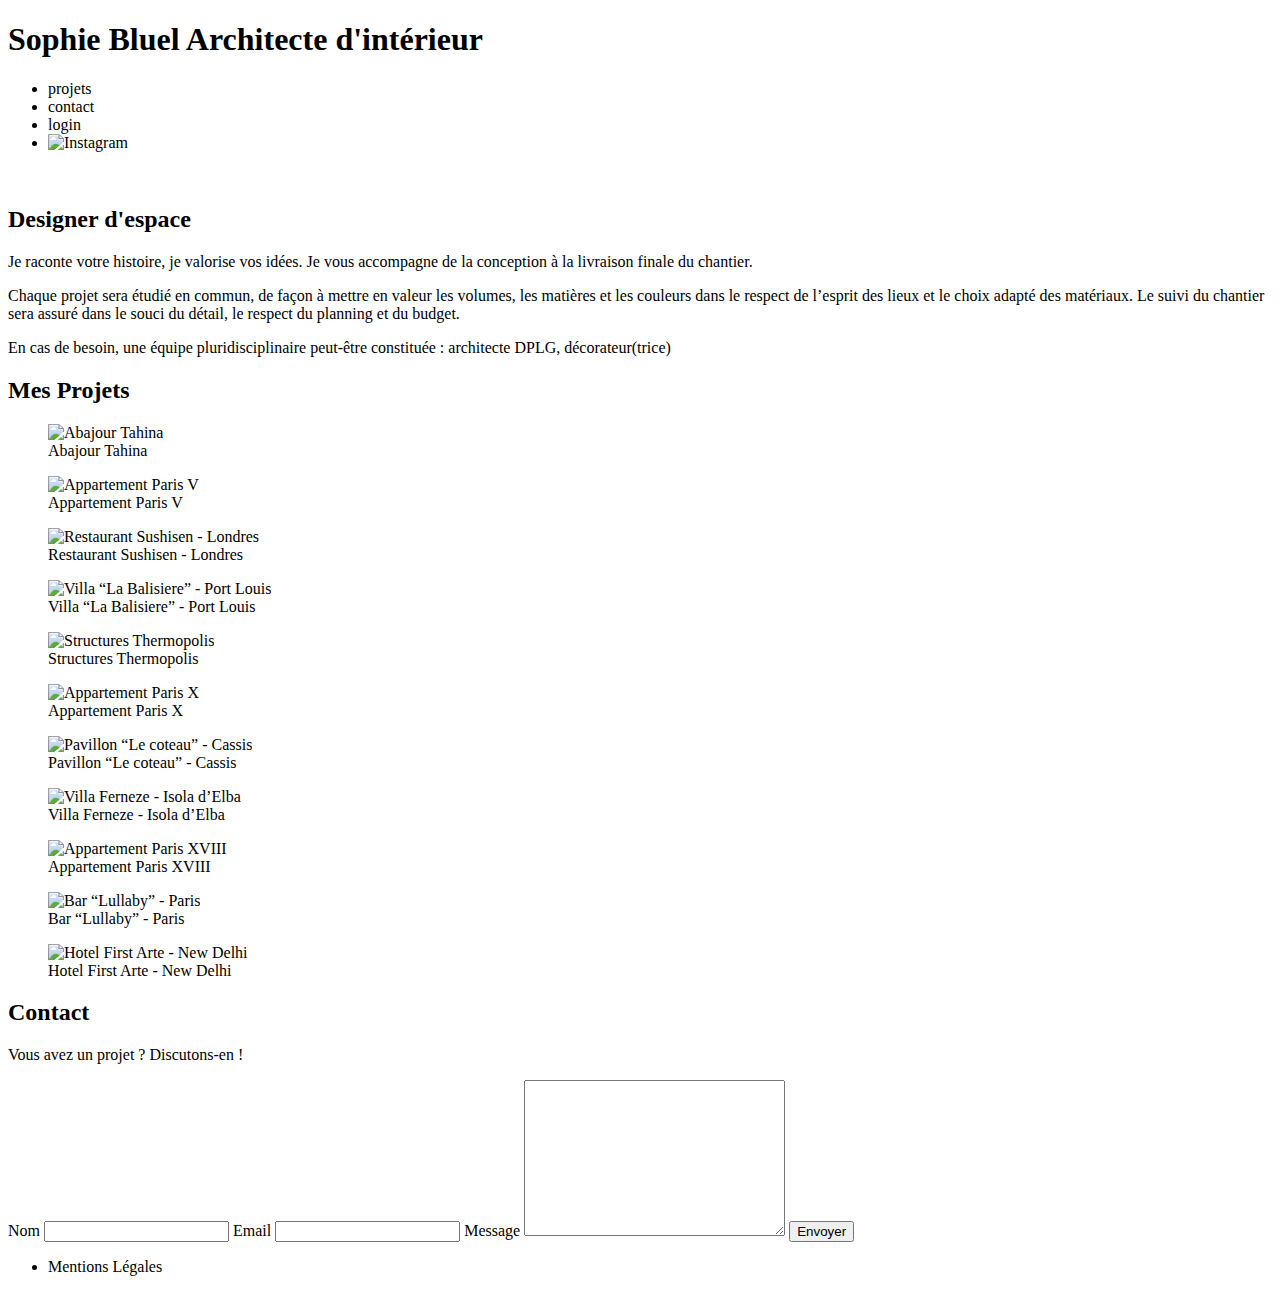
==== FrontEnd/index.html @ 3c30e588 "Base du projet 'Portfolio Architecte Sophie Bluel'" ====
<!DOCTYPE html>
<html lang="fr">
<head>
	<meta charset="UTF-8">
	<title>Sophie Bluel - Architecte d'intérieur</title>
	<meta name="viewport" content="width=device-width, initial-scale=1.0">
	<link rel="preconnect" href="https://fonts.googleapis.com">
	<link rel="preconnect" href="https://fonts.gstatic.com" crossorigin>
	<link href="https://fonts.googleapis.com/css2?family=Syne:wght@700;800&family=Work+Sans&display=swap" rel="stylesheet">
	<meta name="description" content="">
	<link rel="stylesheet" href="./assets/style.css">
	<script type="module" src="./assets/js/works.js"></script>
</head>
<body>
<header>
	<h1>Sophie Bluel <span>Architecte d'intérieur</span></h1>
	<nav>
		<ul>
			<li>projets</li>
			<li>contact</li>
			<li>login</li>
			<li><img src="./assets/icons/instagram.png" alt="Instagram"></li>
		</ul>
	</nav>
</header>
<main>
	<section id="introduction">
		<figure>
			<img src="./assets/images/sophie-bluel.png" alt="">
		</figure>
		<article>
			<h2>Designer d'espace</h2>
			<p>Je raconte votre histoire, je valorise vos idées. Je vous accompagne de la conception à la livraison finale du chantier.</p>
			<p>Chaque projet sera étudié en commun, de façon à mettre en valeur les volumes, les matières et les couleurs dans le respect de l’esprit des lieux et le choix adapté des matériaux. Le suivi du chantier sera assuré dans le souci du détail, le respect du planning et du budget.</p>
			<p>En cas de besoin, une équipe pluridisciplinaire peut-être constituée : architecte DPLG, décorateur(trice)</p>
		</article>
	</section>
	<section id="portfolio">
		<h2>Mes Projets</h2>
		<div class="gallery">
			<figure>
				<img src="assets/images/abajour-tahina.png" alt="Abajour Tahina">
				<figcaption>Abajour Tahina</figcaption>
			</figure>
			<figure>
				<img src="assets/images/appartement-paris-v.png" alt="Appartement Paris V">
				<figcaption>Appartement Paris V</figcaption>
			</figure>
			<figure>
				<img src="assets/images/restaurant-sushisen-londres.png" alt="Restaurant Sushisen - Londres">
				<figcaption>Restaurant Sushisen - Londres</figcaption>
			</figure>
			<figure>
				<img src="assets/images/la-balisiere.png" alt="Villa “La Balisiere” - Port Louis">
				<figcaption>Villa “La Balisiere” - Port Louis</figcaption>
			</figure>
			<figure>
				<img src="assets/images/structures-thermopolis.png" alt="Structures Thermopolis">
				<figcaption>Structures Thermopolis</figcaption>
			</figure>
			<figure>
				<img src="assets/images/appartement-paris-x.png" alt="Appartement Paris X">
				<figcaption>Appartement Paris X</figcaption>
			</figure>
			<figure>
				<img src="assets/images/le-coteau-cassis.png" alt="Pavillon “Le coteau” - Cassis">
				<figcaption>Pavillon “Le coteau” - Cassis</figcaption>
			</figure>
			<figure>
				<img src="assets/images/villa-ferneze.png" alt="Villa Ferneze - Isola d’Elba">
				<figcaption>Villa Ferneze - Isola d’Elba</figcaption>
			</figure>
			<figure>
				<img src="assets/images/appartement-paris-xviii.png" alt="Appartement Paris XVIII">
				<figcaption>Appartement Paris XVIII</figcaption>
			</figure>
			<figure>
				<img src="assets/images/bar-lullaby-paris.png" alt="Bar “Lullaby” - Paris">
				<figcaption>Bar “Lullaby” - Paris</figcaption>
			</figure>
			<figure>
				<img src="assets/images/hotel-first-arte-new-delhi.png" alt="Hotel First Arte - New Delhi">
				<figcaption>Hotel First Arte - New Delhi</figcaption>
			</figure>
		</div>
	</section>
	<section id="contact">
		<h2>Contact</h2>
		<p>Vous avez un projet ? Discutons-en !</p>
		<form action="#" method="post">
			<label for="name">Nom</label>
			<input type="text" name="name" id="name">
			<label for="email">Email</label>
			<input type="email" name="email" id="email">
			<label for="message">Message</label>
			<textarea name="message" id="message" cols="30" rows="10"></textarea>
			<input type="submit" value="Envoyer">
		</form>
	</section>
</main>

<footer>
	<nav>
		<ul>
			<li>Mentions Légales</li>
		</ul>
	</nav>
</footer>
</body>
</html>
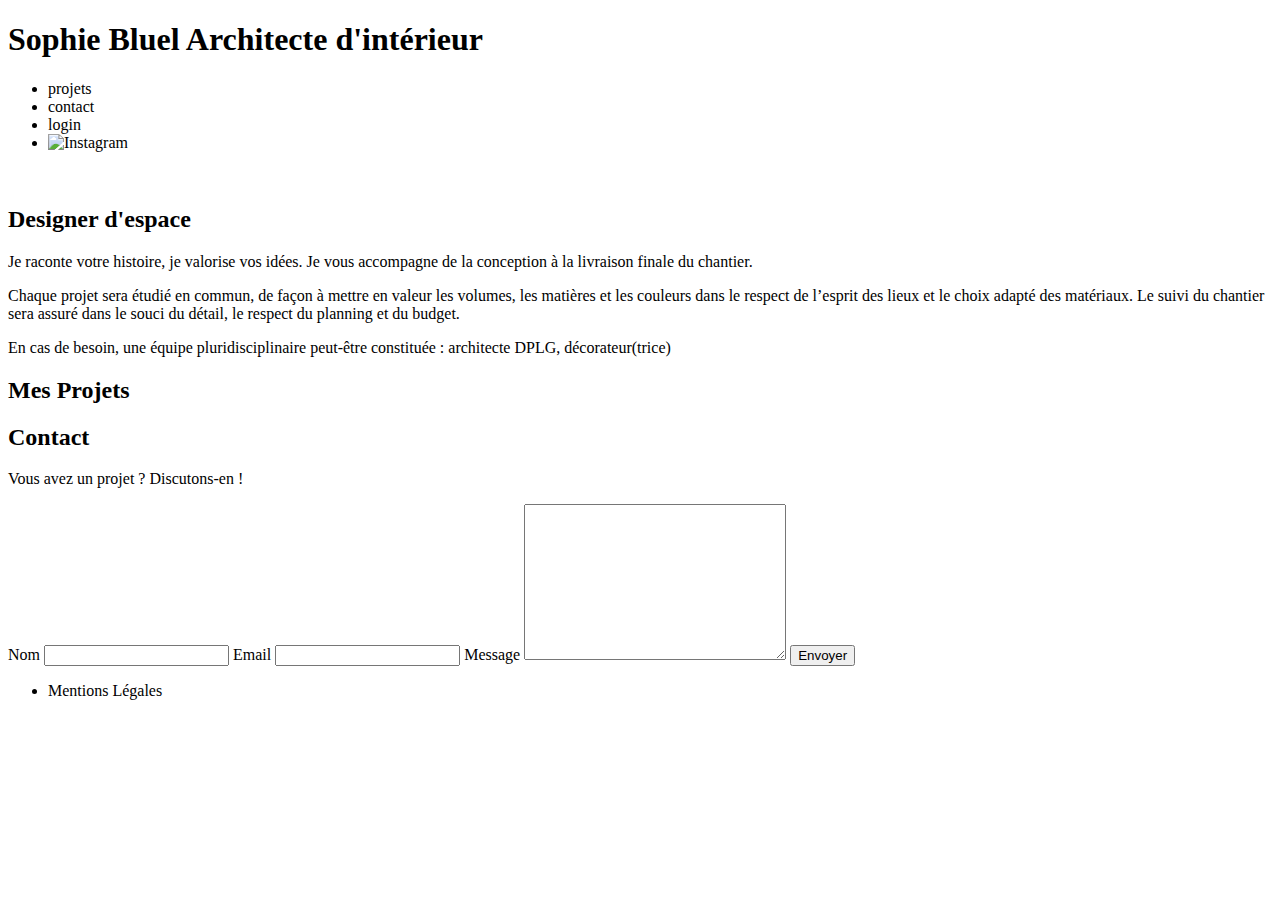
==== commit d88c2ecf: "Suppression des travaux en HTML présents dans le fichier initial, ajout des travaux dynamiquement av" ====
--- a/FrontEnd/index.html
+++ b/FrontEnd/index.html
@@ -9,7 +9,7 @@
 	<link href="https://fonts.googleapis.com/css2?family=Syne:wght@700;800&family=Work+Sans&display=swap" rel="stylesheet">
 	<meta name="description" content="">
 	<link rel="stylesheet" href="./assets/style.css">
-	<script type="module" src="./assets/js/works.js"></script>
+	<script type="module" src="./assets/js/works.js" defer></script>
 </head>
 <body>
 <header>
@@ -38,50 +38,6 @@
 	<section id="portfolio">
 		<h2>Mes Projets</h2>
 		<div class="gallery">
-			<figure>
-				<img src="assets/images/abajour-tahina.png" alt="Abajour Tahina">
-				<figcaption>Abajour Tahina</figcaption>
-			</figure>
-			<figure>
-				<img src="assets/images/appartement-paris-v.png" alt="Appartement Paris V">
-				<figcaption>Appartement Paris V</figcaption>
-			</figure>
-			<figure>
-				<img src="assets/images/restaurant-sushisen-londres.png" alt="Restaurant Sushisen - Londres">
-				<figcaption>Restaurant Sushisen - Londres</figcaption>
-			</figure>
-			<figure>
-				<img src="assets/images/la-balisiere.png" alt="Villa “La Balisiere” - Port Louis">
-				<figcaption>Villa “La Balisiere” - Port Louis</figcaption>
-			</figure>
-			<figure>
-				<img src="assets/images/structures-thermopolis.png" alt="Structures Thermopolis">
-				<figcaption>Structures Thermopolis</figcaption>
-			</figure>
-			<figure>
-				<img src="assets/images/appartement-paris-x.png" alt="Appartement Paris X">
-				<figcaption>Appartement Paris X</figcaption>
-			</figure>
-			<figure>
-				<img src="assets/images/le-coteau-cassis.png" alt="Pavillon “Le coteau” - Cassis">
-				<figcaption>Pavillon “Le coteau” - Cassis</figcaption>
-			</figure>
-			<figure>
-				<img src="assets/images/villa-ferneze.png" alt="Villa Ferneze - Isola d’Elba">
-				<figcaption>Villa Ferneze - Isola d’Elba</figcaption>
-			</figure>
-			<figure>
-				<img src="assets/images/appartement-paris-xviii.png" alt="Appartement Paris XVIII">
-				<figcaption>Appartement Paris XVIII</figcaption>
-			</figure>
-			<figure>
-				<img src="assets/images/bar-lullaby-paris.png" alt="Bar “Lullaby” - Paris">
-				<figcaption>Bar “Lullaby” - Paris</figcaption>
-			</figure>
-			<figure>
-				<img src="assets/images/hotel-first-arte-new-delhi.png" alt="Hotel First Arte - New Delhi">
-				<figcaption>Hotel First Arte - New Delhi</figcaption>
-			</figure>
 		</div>
 	</section>
 	<section id="contact">
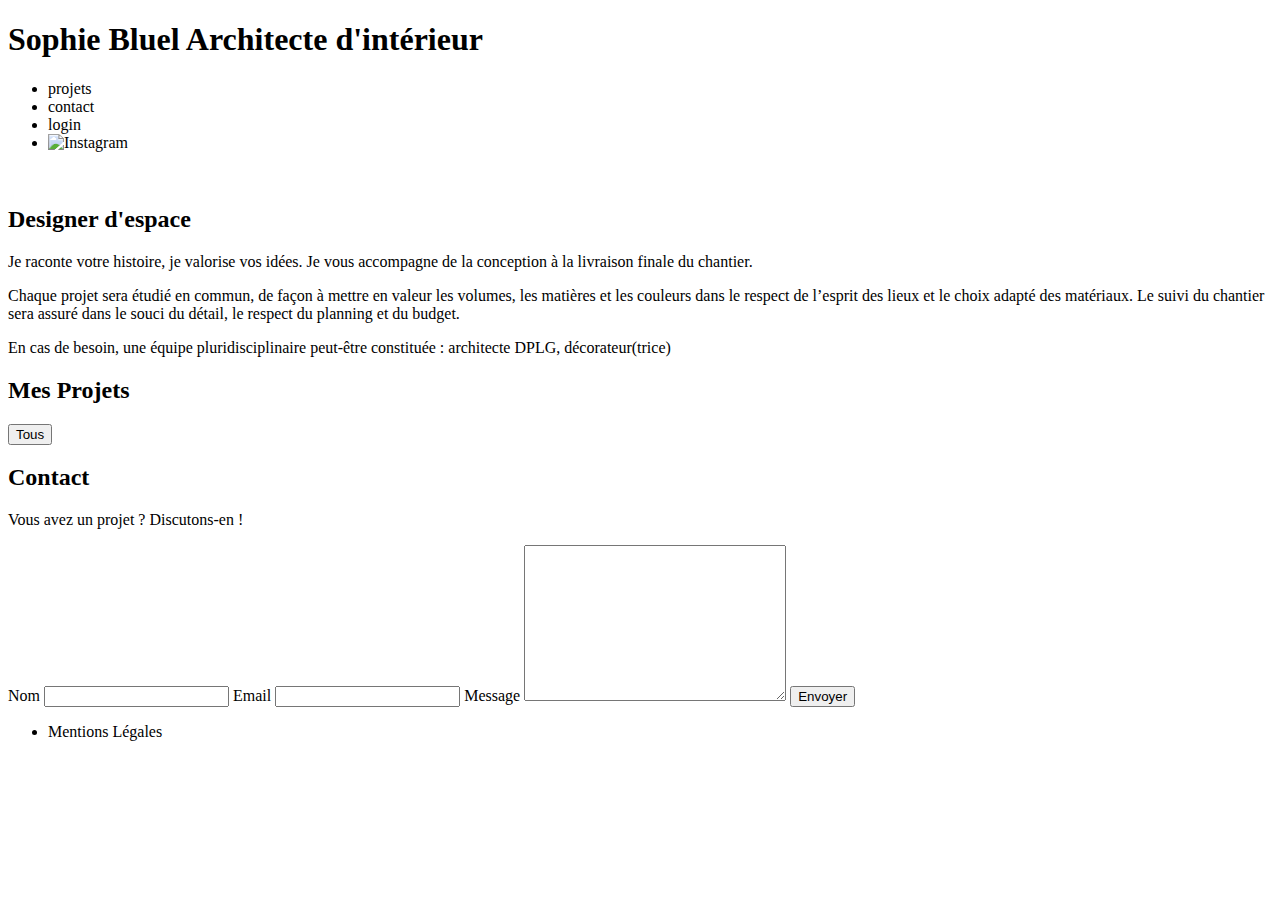
==== commit 5995a53a: "ajout de l'affichage avec filtres" ====
--- a/FrontEnd/index.html
+++ b/FrontEnd/index.html
@@ -37,6 +37,9 @@
 	</section>
 	<section id="portfolio">
 		<h2>Mes Projets</h2>
+		<div class="menu-filter"> <!-- Ajout d'un div pour contenir les boutons filtres -->
+			<button id="reset">Tous</button> <!-- Ajout d'un bouton "reset" pour afficher tous les travaux -->
+		</div> 
 		<div class="gallery">
 		</div>
 	</section>
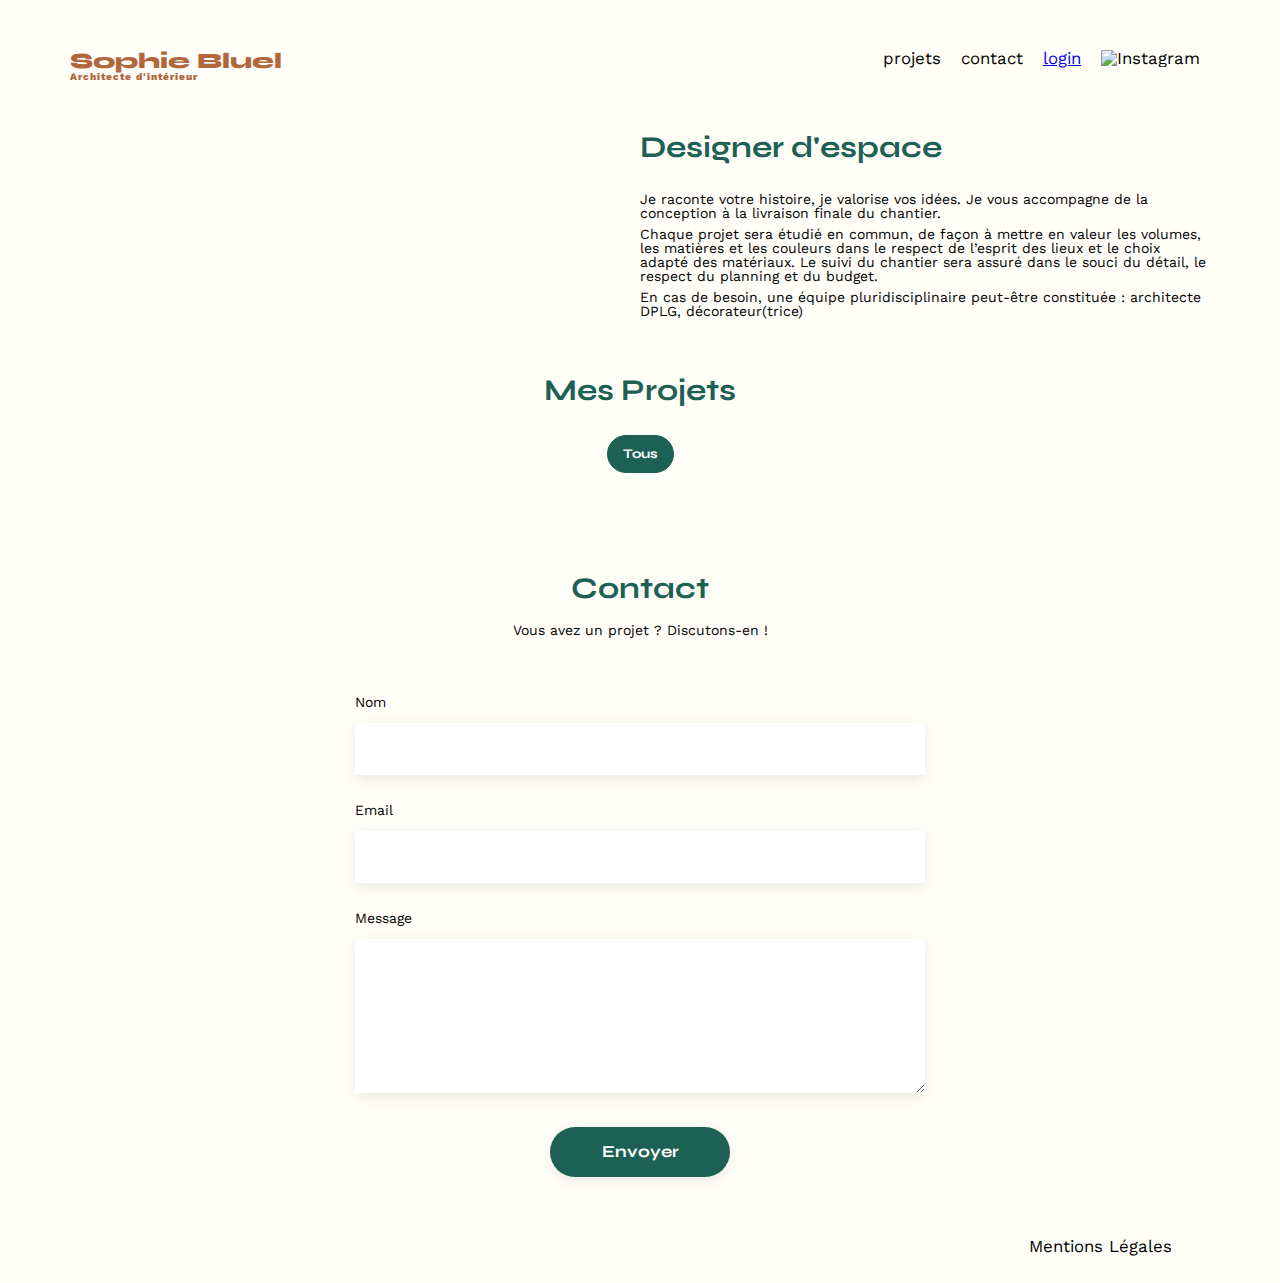
==== commit 7a92a3dd: "Ajout Page de connexion + Authentification" ====
--- a/FrontEnd/index.html
+++ b/FrontEnd/index.html
@@ -18,7 +18,7 @@
 		<ul>
 			<li>projets</li>
 			<li>contact</li>
-			<li>login</li>
+			<li><a href="./admin.html">login</a></li>
 			<li><img src="./assets/icons/instagram.png" alt="Instagram"></li>
 		</ul>
 	</nav>
@@ -38,7 +38,7 @@
 	<section id="portfolio">
 		<h2>Mes Projets</h2>
 		<div class="menu-filter"> <!-- Ajout d'un div pour contenir les boutons filtres -->
-			<button id="reset">Tous</button> <!-- Ajout d'un bouton "reset" pour afficher tous les travaux -->
+			<button id="reset" class="selected">Tous</button> <!-- Ajout d'un bouton "reset" pour afficher tous les travaux -->
 		</div> 
 		<div class="gallery">
 		</div>
--- a/FrontEnd/assets/style.css
+++ b/FrontEnd/assets/style.css
@@ -0,0 +1,290 @@
+/* http://meyerweb.com/eric/tools/css/reset/
+   v2.0 | 20110126
+   License: none (public domain)
+*/
+
+html, body, div, span, applet, object, iframe,
+h1, h2, h3, h4, h5, h6, p, blockquote, pre,
+a, abbr, acronym, address, big, cite, code,
+del, dfn, em, img, ins, kbd, q, s, samp,
+small, strike, strong, sub, sup, tt, var,
+b, u, i, center,
+dl, dt, dd, ol, ul, li,
+fieldset, form, label, legend,
+table, caption, tbody, tfoot, thead, tr, th, td,
+article, aside, canvas, details, embed,
+figure, figcaption, footer, header, hgroup,
+menu, nav, output, ruby, section, summary,
+time, mark, audio, video {
+	margin: 0;
+	padding: 0;
+	border: 0;
+	font-size: 100%;
+	font: inherit;
+	vertical-align: baseline;
+}
+/* HTML5 display-role reset for older browsers */
+article, aside, details, figcaption, figure,
+footer, header, hgroup, menu, nav, section {
+	display: block;
+}
+body {
+	line-height: 1;
+}
+ol, ul {
+	list-style: none;
+}
+blockquote, q {
+	quotes: none;
+}
+blockquote:before, blockquote:after,
+q:before, q:after {
+	content: '';
+	content: none;
+}
+table {
+	border-collapse: collapse;
+	border-spacing: 0;
+}
+/** end reset css**/
+body {
+	max-width: 1140px;
+	margin:auto;
+	font-family: 'Work Sans' ;
+	font-size: 14px;
+	background-color: #fffef8;
+}
+header {
+	display: flex;
+	justify-content: space-between;
+	margin: 50px 0
+}
+section {
+	margin: 50px 0
+}
+
+h1{
+	display: flex;
+	flex-direction: column;
+	font-family: 'Syne';
+	font-size: 22px;
+	font-weight: 800;
+	color: #B1663C
+}
+
+h1 > span {
+	font-family: 'Work Sans';
+	font-size:10px;
+	letter-spacing: 0.1em;
+;
+}
+
+h2{
+	font-family: 'Syne';
+	font-weight: 700;
+	font-size: 30px;
+	color: #1D6154
+}
+nav ul {
+	display: flex;
+	align-items: center;
+	list-style-type: none;
+
+}
+nav li {
+	padding: 0 10px;
+	font-size: 1.2em;
+}
+
+li:hover {
+	color: #B1663C;
+}
+#introduction {
+	display: flex;
+	align-items: center;
+}
+#introduction figure {
+	flex: 1
+}
+#introduction img {
+	display: block;
+	margin: auto;
+	width: 80%;
+}
+
+#introduction article {
+	flex: 1
+}
+#introduction h2 {
+	margin-bottom: 1em;
+}
+
+#introduction p {
+	margin-bottom: 0.5em;
+}
+#portfolio h2 {
+	text-align: center;
+	margin-bottom: 1em;
+}
+
+/* Ajout de CSS pour les boutons filtres */
+
+#portfolio .menu-filter {
+	display: flex;
+	flex-direction: row;
+	justify-content: center;
+	gap: 10px;
+	margin-bottom: 50px;
+}
+
+.menu-filter button {
+	color: #1D6154;
+	font-family: 'Syne';
+	font-weight: 700;
+	background-color: white;
+	border: #1D6154 1px solid;
+	border-radius: 25px;
+	padding: 10px 15px;
+}
+
+.menu-filter button:hover {
+	color: white;
+	background-color: #1D6154;
+	cursor: pointer;
+}
+
+.menu-filter .selected {
+	color: white;
+	background-color: #1D6154;
+
+}
+
+/* Fin filtres */ 
+
+.gallery {
+	width: 100%;
+	display: grid;
+	grid-template-columns: 1fr 1fr 1fr;
+	grid-column-gap: 20px;
+	grid-row-gap: 20px;
+}
+
+.gallery img {
+	width: 100%;
+
+}
+#contact {
+	width: 50%;
+margin: auto;
+}
+#contact > * {
+	text-align: center;
+
+}
+#contact h2{
+	margin-bottom: 20px;
+}
+#contact form {
+	text-align: left;
+	margin-top:30px;
+	display: flex;
+	flex-direction: column;
+}
+
+#contact input {
+	height: 50px;
+	font-size: 1.2em;
+	border: none;
+	box-shadow: 0px 4px 14px rgba(0, 0, 0, 0.09);
+}
+#contact label {
+	margin: 2em 0 1em 0;
+}
+#contact textarea {
+	border: none;
+	box-shadow: 0px 4px 14px rgba(0, 0, 0, 0.09);
+}
+
+input[type="submit"]{
+	font-family: 'Syne';
+	font-weight: 700;
+	color: white;
+	background-color: #1D6154;
+	margin : 2em auto ;
+	width: 180px;
+	text-align: center;
+	border-radius: 60px ;
+}
+
+footer nav ul {
+	display: flex;
+	justify-content: flex-end;
+	margin: 2em
+}
+
+/* Ajout Formulaire */ 
+
+#formulaire h2 {
+	padding-bottom: 30px;
+
+}
+
+#formulaire {
+	height: 100vh;
+	font-family: 'Syne';
+	display: flex;
+	flex-direction: column;
+	justify-content: flex-start;
+	align-items: center;
+	gap: 20px;
+
+}
+
+#formulaire form {
+	display: flex;
+	flex-direction: column;
+	justify-content: flex-start;
+	align-items: left;
+	gap: 5px;
+}
+
+#formulaire form label {
+	padding-top: 20px;
+}
+
+#formulaire form p {
+	color: red;
+}
+
+#formulaire form input {
+	width: 380px;
+	height: 50px;
+	font-weight: 700;
+	font-size: 1.5rem;
+	border: 1px white solid;
+	box-shadow: 1px 1px 5px rgb(185, 184, 184)
+}
+
+#formulaire form .error {
+	border: rgb(255, 0, 170) 1px solid;
+}
+
+#formulaire form .valide {
+	border: greenyellow 1px solid;	
+}
+
+#formulaire form input[type="submit"] {
+	width: 180px;
+	height: 40px;
+	font-size: 1rem;
+	border: #1D6154 1px solid;
+	transition: transform 200ms ease;
+}
+
+#formulaire form input[type="submit"]:hover {
+	cursor: pointer;
+	transform: scale(1.1);
+}
+
+/* Fin  Formulaire */ 
+
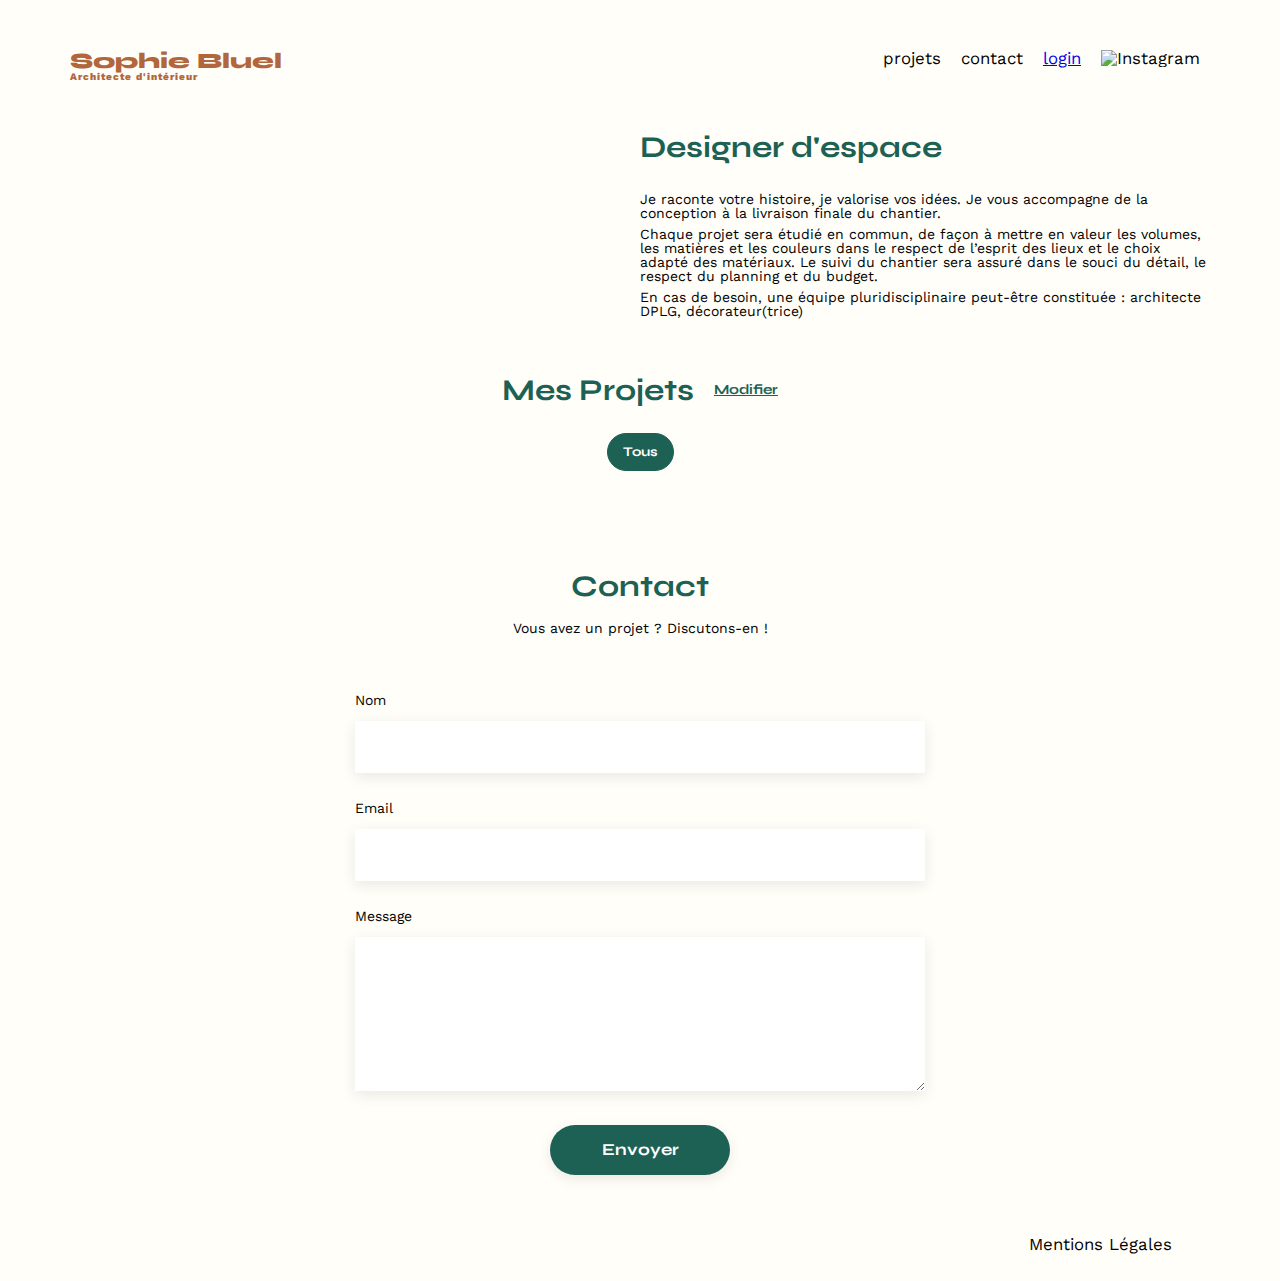
==== commit 4cf596d3: "Manque Post Fetch New Release" ====
--- a/FrontEnd/index.html
+++ b/FrontEnd/index.html
@@ -10,6 +10,7 @@
 	<meta name="description" content="">
 	<link rel="stylesheet" href="./assets/style.css">
 	<script type="module" src="./assets/js/works.js" defer></script>
+	<script src="https://kit.fontawesome.com/4fdf36eee2.js" crossorigin="anonymous"></script>
 </head>
 <body>
 <header>
@@ -36,10 +37,82 @@
 		</article>
 	</section>
 	<section id="portfolio">
-		<h2>Mes Projets</h2>
+		<div class="menuAdminContainer">
+			<h2>Mes Projets</h2>
+			<a href="#modal" class="js-modal" id="lien-modifier"><i class="fa-solid fa-pen-to-square"></i> Modifier</a>
+		</div>
+
+		<aside id="modal1" class="modal" aria-labelledby="titleModal" aria-hidden="true" role="dialog" style="display: none;"> <!-- Aria-hidden pour indiquer que le contenu n'est pas visible; role = définir l'objectif de la div -->
+			<div class="modal-wrapper" >
+				<div class="iconContainer"><i class="fa-solid fa-arrow-left" id="arrow-left-add-real" style="display: none;"></i><i class="fa-solid fa-arrow-left" id="arrow-left-add-confirm" style="display: none;"></i><i class="fa-solid fa-xmark"></i></div>
+				<h1 id="titleModal">Interface Administateur</h1>
+
+				<!--  Modal 1 -->
+				<div class="editableGalleryContainer">
+					<h2>Galerie Photo</h2>
+					<div class="editableGallery"></div>
+					<button id="btn-add-photo" class="selected">Ajouter une photo</button>
+				</div>
+
+				<!--  Fin Modal 1 -->
+
+				<!--  Modal 2 -->
+
+				<div class="addRealisation" style="display: none;">
+					<h2>Ajout Photo</h2>
+					<form>
+						<div class="insertPhotoContainer">
+							<i class="fa-regular fa-image"></i>
+							<label for="name" id="btn-insert-file">+ Ajouter photo<input type="file" name="name" id="name" class="input-file"></label>
+
+							<p>jpg, png : 4mo max</p>
+							<p id="fileName"></p>
+						</div>
+
+						<label for="text" class="label">Titre</label>
+						<input type="text" name="text" id="image-title">
+
+						<label for="categories" class="label">Catégorie</label>
+						<select name="categories" id="image-categorie" aria-placeholder="Choisissez la categorie">
+							<option value="" disabled selected>Choisissez la categorie</option>
+						</select>
+
+						<button disabled id="buttonAddARealisation" style="background-color: grey; cursor: not-allowed;" >Valider</button>
+					</form>
+				</div>
+
+				<!--  Fin Modal 2 -->
+
+				<!--  Modal 3 -->
+
+				<div class="addConfirmRealisation" style="display: none;">
+					<h2>Confirm Ajout Photo</h2>
+					<form action="" method="post">
+						<div class="insertPhotoContainer">
+							<!-- img -->
+							<img src="" alt="Photo à enregistrer" id="photo-preview">
+						</div>
+
+						<label for="text" class="label">Titre</label>
+						<input type="text" name="text" id="image-title-confirm">
+
+						<label for="categories" class="label">Catégorie</label>
+						<select name="categories" id="image-categorie-confirm" aria-placeholder="Choisissez la categorie">
+							<option value="" disabled selected>Choisissez la categorie</option>
+						</select>
+
+						<button disabled id="buttonAddARealisationFinal" style="background-color: grey; cursor: not-allowed;" >Valider</button>
+					</form>
+				</div>
+
+				<!-- Fin  Modal 3 -->
+
+			</div>
+		</aside>
+
 		<div class="menu-filter"> <!-- Ajout d'un div pour contenir les boutons filtres -->
 			<button id="reset" class="selected">Tous</button> <!-- Ajout d'un bouton "reset" pour afficher tous les travaux -->
-		</div> 
+		</div>
 		<div class="gallery">
 		</div>
 	</section>
--- a/FrontEnd/assets/style.css
+++ b/FrontEnd/assets/style.css
@@ -124,7 +124,6 @@
 }
 #portfolio h2 {
 	text-align: center;
-	margin-bottom: 1em;
 }
 
 /* Ajout de CSS pour les boutons filtres */
@@ -137,7 +136,7 @@
 	margin-bottom: 50px;
 }
 
-.menu-filter button {
+button  {
 	color: #1D6154;
 	font-family: 'Syne';
 	font-weight: 700;
@@ -153,11 +152,13 @@
 	cursor: pointer;
 }
 
-.menu-filter .selected {
+.menu-filter .selected, .modal-wrapper button {
 	color: white;
 	background-color: #1D6154;
-
-}
+}
+
+
+
 
 /* Fin filtres */ 
 
@@ -288,3 +289,224 @@
 
 /* Fin  Formulaire */ 
 
+.menuAdminContainer {
+	display: flex;
+	flex-direction: row;
+	justify-content: center;
+	align-items: center;
+	gap: 20px;
+	margin-bottom: 2em;
+}
+
+#lien-modifier {
+	/* display: none; */
+	color: #1D6154;
+	font-family: 'Syne';
+	font-weight: 700;	
+
+}
+
+
+/* Debut Modal */ 
+
+.modal {
+	display: flex;
+	justify-content: center;
+	align-items: center;
+	position: fixed;
+	top: 0;
+	left: 0;
+	width: 100%;
+	height: 100%;
+	background: rgba(0, 0, 0, 0.8);
+
+}
+
+.modal-wrapper { 
+
+	display: flex;
+	flex-direction: column;
+	justify-content: flex-start;
+	align-items: center;
+	gap: 20px;
+
+	overflow: auto;
+	background-color: white;
+	width: 600px;
+	height: 750px;
+	border-radius: 20px;
+	max-width: calc(100vw - 50px);
+	max-height: calc(100vh - 50px);
+	padding: 20px;	
+}
+
+.modal-wrapper button {
+	width: 240px;
+}
+
+.iconContainer {
+	width: 100%;
+	display: flex;
+	flex-direction: row;
+	justify-content: flex-end;
+	
+}
+
+.fa-xmark, .fa-arrow-left {
+	margin: 15px;
+	font-size: 2em;
+	cursor: pointer;
+
+}
+
+.editableGalleryContainer {
+	display: flex;
+	flex-direction: column;
+	justify-content: center;
+	align-items: center;
+	gap: 75px;
+}
+
+.editableGalleryContainer #btn-add-photo {
+
+	cursor: pointer;
+}
+
+.editableGallery {
+	display: flex;
+	flex-direction: row;
+	justify-content: flex-start;
+	flex-wrap: wrap;
+	gap: 5px;
+	row-gap: 25px;
+	padding: 0px 80px;
+}
+
+.editableGallery img {
+	width: 80px;
+}
+
+.editableGallery figure {
+	position: relative;
+}
+
+.editableGallery i {
+	position: absolute;
+	top : 5px;
+	right: 5px;
+	color: white;
+	background-color: black;
+	padding: 3px;
+	cursor: pointer;
+}
+
+.addRealisation, .addRealisation form, .addRealisation .insertPhotoContainer, .addConfirmRealisation, .addConfirmRealisation form, .addConfirmRealisation .insertPhotoContainer {
+	display: flex;
+	flex-direction: column;
+	justify-content: center;
+	align-items: center;
+}
+
+.addRealisation, .addConfirmRealisation {
+	gap: 40px;
+}
+
+.addRealisation form, .addConfirmRealisation form {
+
+	align-items: flex-start;
+}
+
+.addRealisation form .label, .addConfirmRealisation form .label {
+	margin-top: 30px;
+}
+
+.addRealisation form #image-title, .addRealisation form #image-categorie, .addConfirmRealisation form #image-title-confirm, .addConfirmRealisation form #image-categorie-confirm {
+
+	margin-top: 10px;
+	border: 0;
+	height: 50px;
+
+	box-shadow: 3px 3px 3px rgba(0, 0, 0, 0.2), -1px -1px 5px rgba(0, 0, 0, 0.2);
+	font-family: 'Syne';
+	font-weight: 700;
+	background-color: #FFF;
+	padding-left: 15px;
+	padding-right: 15px;
+}
+
+.addRealisation form #image-title, .addConfirmRealisation form #image-title-confirm {
+
+	width: 380px;
+
+}
+
+.addRealisation form #image-categorie, .addConfirmRealisation form #image-categorie-confirm {
+
+	width: 410px;
+	margin-bottom: 30px;
+}
+
+.addRealisation form button, .addConfirmRealisation form button {
+	width: 230px;
+	height: 35px;
+	border: 0;
+	cursor: pointer;
+	margin: auto;
+}
+
+
+.addRealisation .insertPhotoContainer, .addConfirmRealisation .insertPhotoContainer {
+
+	justify-content: flex-start;
+	background-color: #e8f1f6;
+	width: 410px;
+	height: 220px;
+	border-radius: 5px;
+	margin-bottom: 20px;
+	gap: 15px;
+}
+
+.insertPhotoContainer .fa-image {
+	margin-top: 15px;
+	font-size: 5em;
+	color: #b9c5cc;
+}
+
+.insertPhotoContainer .input-file {
+	width: 0px;
+}
+
+.insertPhotoContainer #btn-insert-file {
+	color: #1D6154;
+	font-family: 'Syne';
+	font-weight: 700;
+	background-color: #cbd6dc;
+	border-radius: 25px;
+	width: 170px;
+	height: 35px;
+	padding: 6px;
+	text-align: center;
+	cursor: pointer;
+}
+
+.insertPhotoContainer p {
+	font-size: 10px;
+}
+
+.insertPhotoContainer #fileName {
+	color: #1D6154;
+	font-family: 'Syne';
+	font-weight: 700;
+
+}
+
+.insertPhotoContainer span {
+	color: red;
+}
+
+.addConfirmRealisation #photo-preview {
+
+	/* width: 170px; */
+	height: 100%;
+}
+
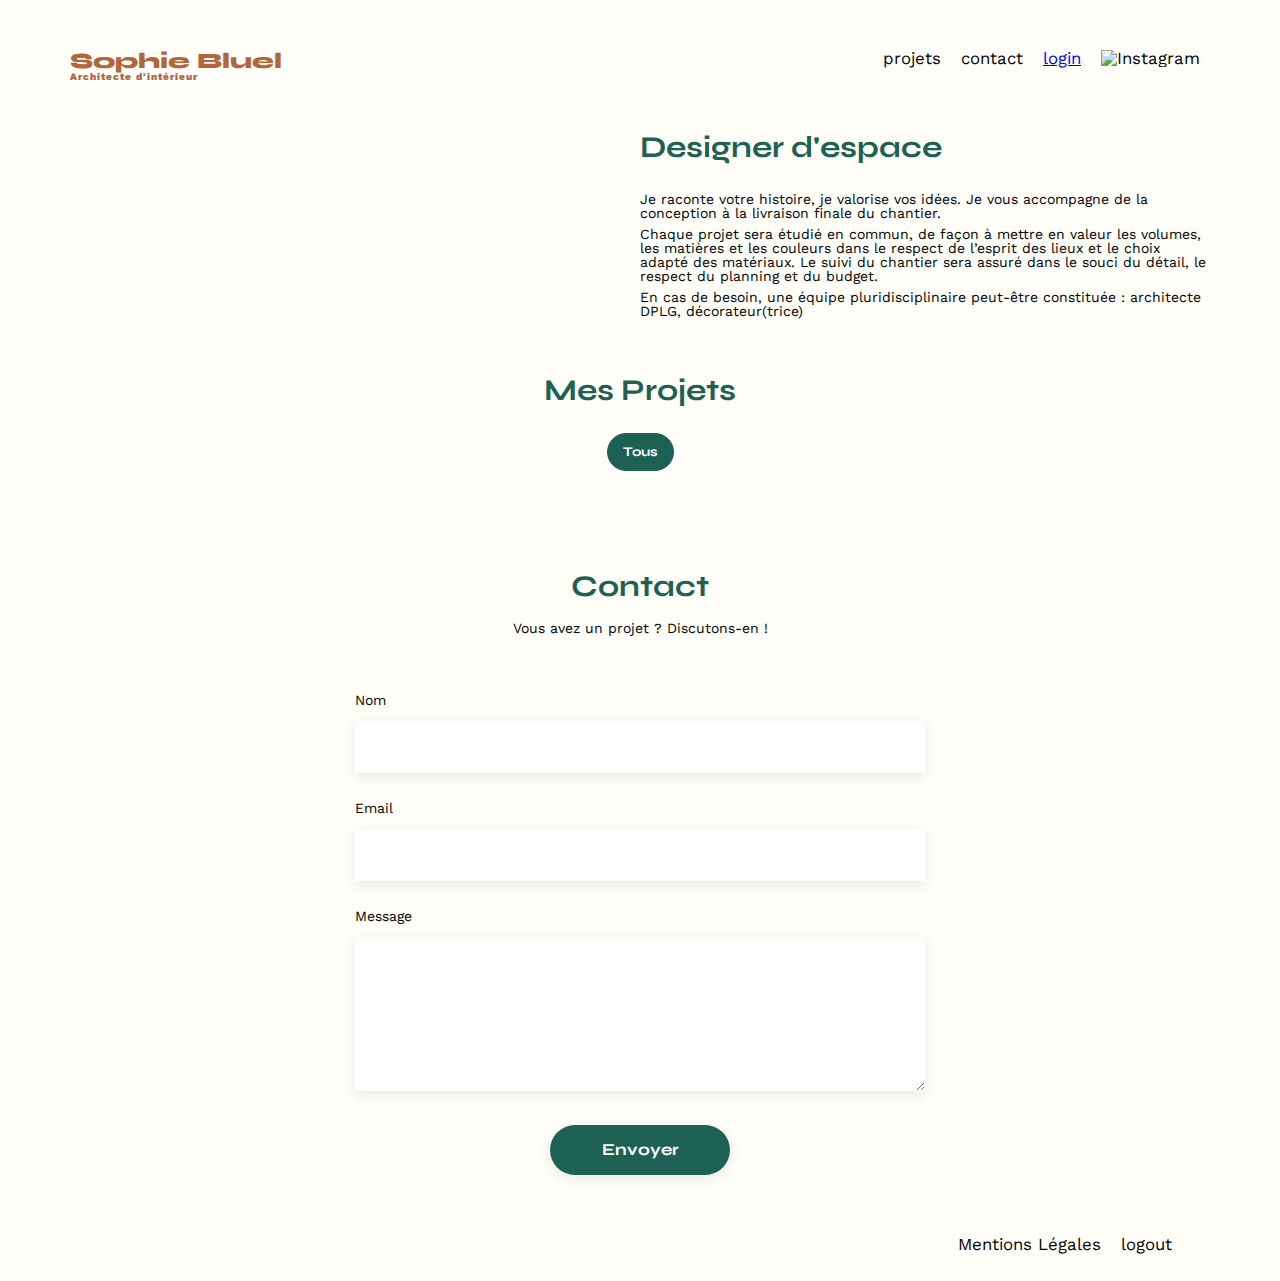
==== commit f7b2954e: "Version fonctionnelle" ====
--- a/FrontEnd/index.html
+++ b/FrontEnd/index.html
@@ -39,7 +39,7 @@
 	<section id="portfolio">
 		<div class="menuAdminContainer">
 			<h2>Mes Projets</h2>
-			<a href="#modal" class="js-modal" id="lien-modifier"><i class="fa-solid fa-pen-to-square"></i> Modifier</a>
+			<a href="#modal" class="js-modal" id="lien-modifier" style="display: none;"><i class="fa-solid fa-pen-to-square"></i> Modifier</a>
 		</div>
 
 		<aside id="modal1" class="modal" aria-labelledby="titleModal" aria-hidden="true" role="dialog" style="display: none;"> <!-- Aria-hidden pour indiquer que le contenu n'est pas visible; role = définir l'objectif de la div -->
@@ -47,70 +47,37 @@
 				<div class="iconContainer"><i class="fa-solid fa-arrow-left" id="arrow-left-add-real" style="display: none;"></i><i class="fa-solid fa-arrow-left" id="arrow-left-add-confirm" style="display: none;"></i><i class="fa-solid fa-xmark"></i></div>
 				<h1 id="titleModal">Interface Administateur</h1>
 
-				<!--  Modal 1 -->
+				<!--  Modal 1 - Galerie pour supprimer les réalisations -->
 				<div class="editableGalleryContainer">
 					<h2>Galerie Photo</h2>
 					<div class="editableGallery"></div>
 					<button id="btn-add-photo" class="selected">Ajouter une photo</button>
 				</div>
-
 				<!--  Fin Modal 1 -->
-
-				<!--  Modal 2 -->
-
+				<!--  Modal 2 - Formulaire d'envoie vers l'API -->
 				<div class="addRealisation" style="display: none;">
 					<h2>Ajout Photo</h2>
 					<form>
 						<div class="insertPhotoContainer">
 							<i class="fa-regular fa-image"></i>
 							<label for="name" id="btn-insert-file">+ Ajouter photo<input type="file" name="name" id="name" class="input-file"></label>
-
 							<p>jpg, png : 4mo max</p>
 							<p id="fileName"></p>
 						</div>
-
+						<div class="photoContainerPreview" style="display: none;">
+							<img src="" alt="Photo à enregistrer" id="photo-preview">
+						</div>
 						<label for="text" class="label">Titre</label>
 						<input type="text" name="text" id="image-title">
-
 						<label for="categories" class="label">Catégorie</label>
-						<select name="categories" id="image-categorie" aria-placeholder="Choisissez la categorie">
-							<option value="" disabled selected>Choisissez la categorie</option>
-						</select>
-
-						<button disabled id="buttonAddARealisation" style="background-color: grey; cursor: not-allowed;" >Valider</button>
+						<select name="categories" id="image-categorie" aria-placeholder="Choisissez la categorie"></select>
+						<button id="buttonAddARealisation" style="background-color: grey; cursor: not-allowed;" >Valider</button>
 					</form>
 				</div>
-
 				<!--  Fin Modal 2 -->
-
-				<!--  Modal 3 -->
-
-				<div class="addConfirmRealisation" style="display: none;">
-					<h2>Confirm Ajout Photo</h2>
-					<form action="" method="post">
-						<div class="insertPhotoContainer">
-							<!-- img -->
-							<img src="" alt="Photo à enregistrer" id="photo-preview">
-						</div>
-
-						<label for="text" class="label">Titre</label>
-						<input type="text" name="text" id="image-title-confirm">
-
-						<label for="categories" class="label">Catégorie</label>
-						<select name="categories" id="image-categorie-confirm" aria-placeholder="Choisissez la categorie">
-							<option value="" disabled selected>Choisissez la categorie</option>
-						</select>
-
-						<button disabled id="buttonAddARealisationFinal" style="background-color: grey; cursor: not-allowed;" >Valider</button>
-					</form>
-				</div>
-
-				<!-- Fin  Modal 3 -->
-
 			</div>
 		</aside>
-
-		<div class="menu-filter"> <!-- Ajout d'un div pour contenir les boutons filtres -->
+		<div class="menu-filter"> <!-- Ajout d'une div pour contenir les boutons filtres -->
 			<button id="reset" class="selected">Tous</button> <!-- Ajout d'un bouton "reset" pour afficher tous les travaux -->
 		</div>
 		<div class="gallery">
@@ -135,6 +102,7 @@
 	<nav>
 		<ul>
 			<li>Mentions Légales</li>
+			<li id="logout">logout</li>
 		</ul>
 	</nav>
 </footer>
--- a/FrontEnd/assets/style.css
+++ b/FrontEnd/assets/style.css
@@ -400,27 +400,27 @@
 	cursor: pointer;
 }
 
-.addRealisation, .addRealisation form, .addRealisation .insertPhotoContainer, .addConfirmRealisation, .addConfirmRealisation form, .addConfirmRealisation .insertPhotoContainer {
+.addRealisation, .addRealisation form, .addRealisation .insertPhotoContainer {
 	display: flex;
 	flex-direction: column;
 	justify-content: center;
 	align-items: center;
 }
 
-.addRealisation, .addConfirmRealisation {
+.addRealisation {
 	gap: 40px;
 }
 
-.addRealisation form, .addConfirmRealisation form {
+.addRealisation form {
 
 	align-items: flex-start;
 }
 
-.addRealisation form .label, .addConfirmRealisation form .label {
+.addRealisation form .label {
 	margin-top: 30px;
 }
 
-.addRealisation form #image-title, .addRealisation form #image-categorie, .addConfirmRealisation form #image-title-confirm, .addConfirmRealisation form #image-categorie-confirm {
+.addRealisation form #image-title, .addRealisation form #image-categorie {
 
 	margin-top: 10px;
 	border: 0;
@@ -434,19 +434,19 @@
 	padding-right: 15px;
 }
 
-.addRealisation form #image-title, .addConfirmRealisation form #image-title-confirm {
+.addRealisation form #image-title {
 
 	width: 380px;
 
 }
 
-.addRealisation form #image-categorie, .addConfirmRealisation form #image-categorie-confirm {
+.addRealisation form #image-categorie {
 
 	width: 410px;
 	margin-bottom: 30px;
 }
 
-.addRealisation form button, .addConfirmRealisation form button {
+.addRealisation form button {
 	width: 230px;
 	height: 35px;
 	border: 0;
@@ -455,7 +455,7 @@
 }
 
 
-.addRealisation .insertPhotoContainer, .addConfirmRealisation .insertPhotoContainer {
+.addRealisation .insertPhotoContainer {
 
 	justify-content: flex-start;
 	background-color: #e8f1f6;
@@ -504,9 +504,28 @@
 	color: red;
 }
 
-.addConfirmRealisation #photo-preview {
-
-	/* width: 170px; */
-	height: 100%;
-}
-
+.addRealisation .photoContainerPreview {
+
+	width: 100%;
+	display: flex;
+	flex-direction: row;
+	justify-content: center;
+	align-items: center;
+}
+
+.addRealisation #photo-preview {
+
+	
+	max-width: 410px;
+	max-height: 220px;
+}
+
+#errorMessage {
+
+	margin: auto;
+	padding-top: 15px;
+}
+
+#logout {
+	cursor: pointer;
+}
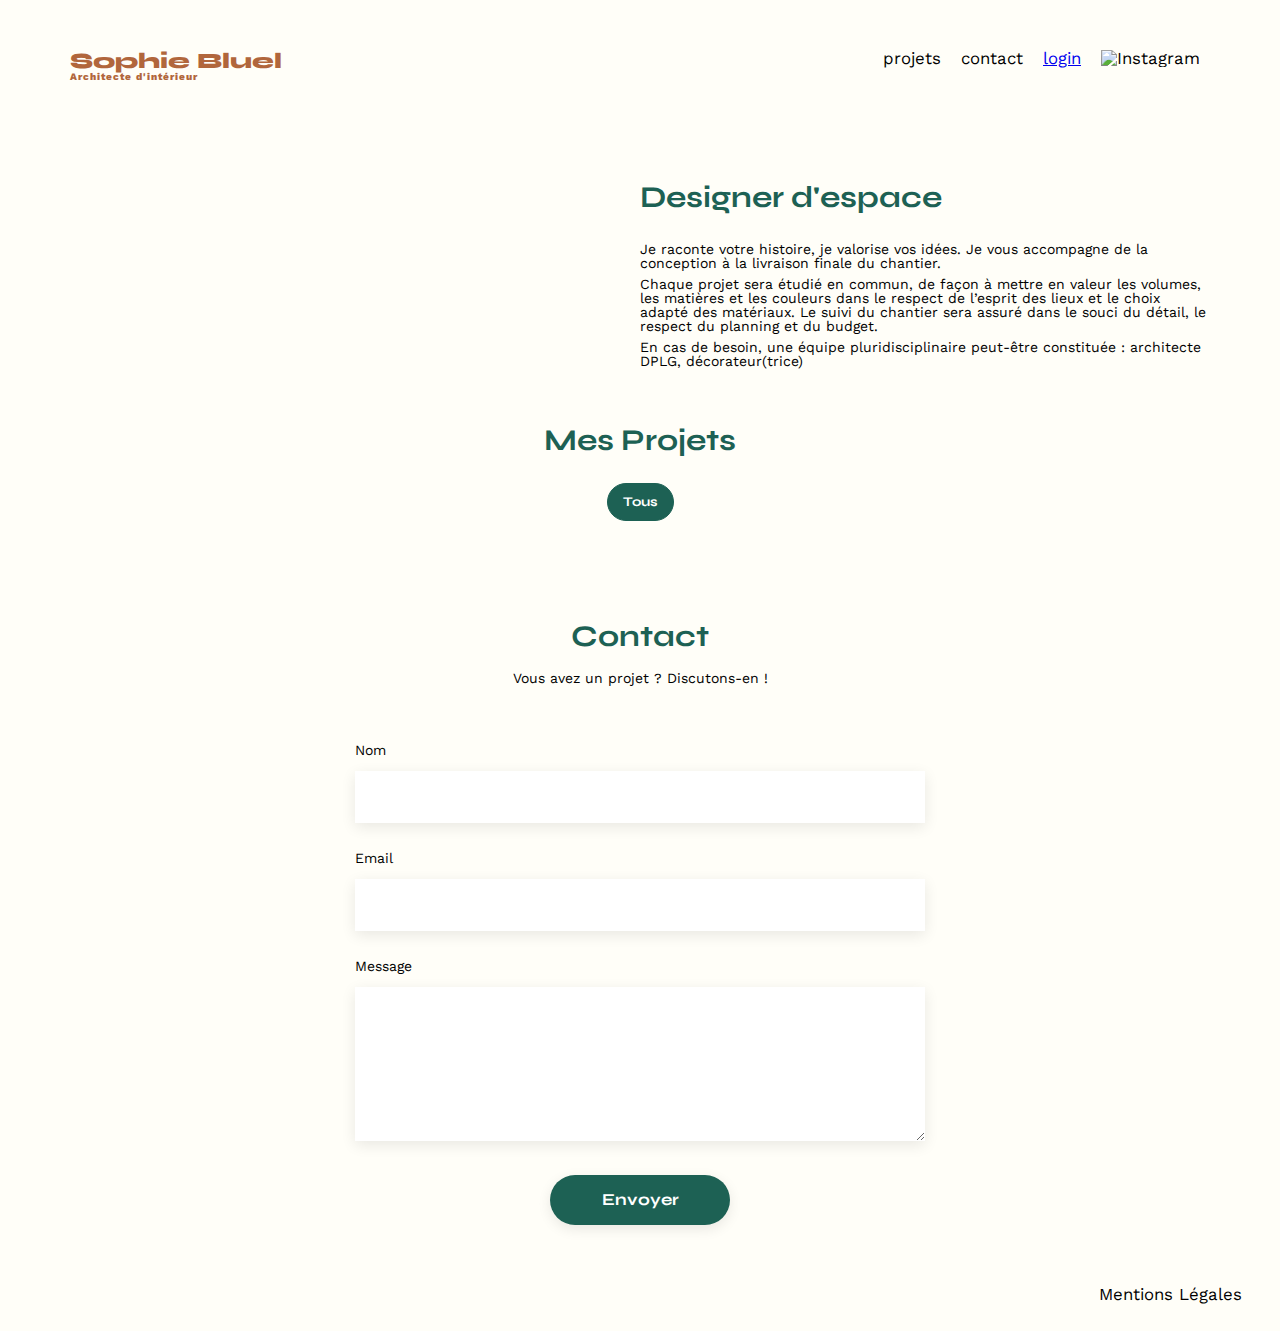
==== commit 5b59006a: "Ajout du lien logout + Désactivation des boutons quand session logué + ajout du bandeau noir en TOP " ====
--- a/FrontEnd/index.html
+++ b/FrontEnd/index.html
@@ -12,14 +12,20 @@
 	<script type="module" src="./assets/js/works.js" defer></script>
 	<script src="https://kit.fontawesome.com/4fdf36eee2.js" crossorigin="anonymous"></script>
 </head>
+
 <body>
+	<div id="banner" style="display: none;">
+		<i class="fa-regular fa-pen-to-square"></i>
+		<p>Mode édition</p>
+	</div>
 <header>
+	
 	<h1>Sophie Bluel <span>Architecte d'intérieur</span></h1>
 	<nav>
 		<ul>
 			<li>projets</li>
 			<li>contact</li>
-			<li><a href="./admin.html">login</a></li>
+			<li><a href="./admin.html" id="login">login</a></li>
 			<li><img src="./assets/icons/instagram.png" alt="Instagram"></li>
 		</ul>
 	</nav>
@@ -42,15 +48,16 @@
 			<a href="#modal" class="js-modal" id="lien-modifier" style="display: none;"><i class="fa-solid fa-pen-to-square"></i> Modifier</a>
 		</div>
 
-		<aside id="modal1" class="modal" aria-labelledby="titleModal" aria-hidden="true" role="dialog" style="display: none;"> <!-- Aria-hidden pour indiquer que le contenu n'est pas visible; role = définir l'objectif de la div -->
+		<aside id="aside-modal" class="modal" aria-labelledby="titleModal" aria-hidden="true" role="dialog" style="display: none;"> <!-- Aria-hidden pour indiquer que le contenu n'est pas visible; role = définir l'objectif de la div -->
 			<div class="modal-wrapper" >
-				<div class="iconContainer"><i class="fa-solid fa-arrow-left" id="arrow-left-add-real" style="display: none;"></i><i class="fa-solid fa-arrow-left" id="arrow-left-add-confirm" style="display: none;"></i><i class="fa-solid fa-xmark"></i></div>
+				<div class="iconContainer"><i class="fa-solid fa-arrow-left" id="arrow-left-add-real" style="display: none;"></i><i class="fa-solid fa-xmark"></i></div>
 				<h1 id="titleModal">Interface Administateur</h1>
 
 				<!--  Modal 1 - Galerie pour supprimer les réalisations -->
 				<div class="editableGalleryContainer">
 					<h2>Galerie Photo</h2>
 					<div class="editableGallery"></div>
+					<hr />
 					<button id="btn-add-photo" class="selected">Ajouter une photo</button>
 				</div>
 				<!--  Fin Modal 1 -->
@@ -60,7 +67,7 @@
 					<form>
 						<div class="insertPhotoContainer">
 							<i class="fa-regular fa-image"></i>
-							<label for="name" id="btn-insert-file">+ Ajouter photo<input type="file" name="name" id="name" class="input-file"></label>
+							<label for="name" id="btn-insert-file"><input type="file" name="name" id="name" class="input-file">+ Ajouter photo</label>
 							<p>jpg, png : 4mo max</p>
 							<p id="fileName"></p>
 						</div>
@@ -71,6 +78,7 @@
 						<input type="text" name="text" id="image-title">
 						<label for="categories" class="label">Catégorie</label>
 						<select name="categories" id="image-categorie" aria-placeholder="Choisissez la categorie"></select>
+						<hr />
 						<button id="buttonAddARealisation" style="background-color: grey; cursor: not-allowed;" >Valider</button>
 					</form>
 				</div>
@@ -102,7 +110,6 @@
 	<nav>
 		<ul>
 			<li>Mentions Légales</li>
-			<li id="logout">logout</li>
 		</ul>
 	</nav>
 </footer>
--- a/FrontEnd/assets/style.css
+++ b/FrontEnd/assets/style.css
@@ -48,18 +48,35 @@
 }
 /** end reset css**/
 body {
-	max-width: 1140px;
+	max-width: 100%;
 	margin:auto;
 	font-family: 'Work Sans' ;
 	font-size: 14px;
 	background-color: #fffef8;
-}
+	display: flex;
+	flex-direction: column;
+	align-items: center;
+}
+
 header {
-	display: flex;
+	max-width: 1140px;
+	width: 100%;
+	display: flex;
+	flex-direction: row;
 	justify-content: space-between;
-	margin: 50px 0
+	margin: 50px 0;
+	gap: 200px;
+}
+
+main {
+	max-width: 1140px;
+}
+
+footer {
+	width: 100%;
 }
 section {
+
 	margin: 50px 0
 }
 
@@ -99,6 +116,28 @@
 li:hover {
 	color: #B1663C;
 }
+
+/* Ajout de la banner black en top de page */
+
+#banner {
+	background-color: black;
+	color: white;
+	width: 100%;
+	height: 60px;
+	position: relative ;
+	top: 0;
+	right: 0;
+	display: flex;
+	flex-direction: row;
+	justify-content: center;
+	align-items: center;
+	gap: 10px;
+	font-size: 1.2em;
+}
+
+
+/* Fin Banner black */
+
 #introduction {
 	display: flex;
 	align-items: center;
@@ -364,7 +403,7 @@
 	flex-direction: column;
 	justify-content: center;
 	align-items: center;
-	gap: 75px;
+	gap: 30px;
 }
 
 .editableGalleryContainer #btn-add-photo {
@@ -408,7 +447,7 @@
 }
 
 .addRealisation {
-	gap: 40px;
+	gap: 25px;
 }
 
 .addRealisation form {
@@ -436,13 +475,12 @@
 
 .addRealisation form #image-title {
 
-	width: 380px;
-
+	width: 410px;
 }
 
 .addRealisation form #image-categorie {
 
-	width: 410px;
+	width: 440px;
 	margin-bottom: 30px;
 }
 
@@ -459,21 +497,21 @@
 
 	justify-content: flex-start;
 	background-color: #e8f1f6;
-	width: 410px;
+	width: 442px;
 	height: 220px;
 	border-radius: 5px;
-	margin-bottom: 20px;
 	gap: 15px;
 }
 
 .insertPhotoContainer .fa-image {
 	margin-top: 15px;
 	font-size: 5em;
-	color: #b9c5cc;
+	color: #cbd6dc;
 }
 
 .insertPhotoContainer .input-file {
 	width: 0px;
+	height: 0px;
 }
 
 .insertPhotoContainer #btn-insert-file {
@@ -483,10 +521,14 @@
 	background-color: #cbd6dc;
 	border-radius: 25px;
 	width: 170px;
-	height: 35px;
-	padding: 6px;
+	height: 35px;	
+	padding: 3px 3px 3px 3px;
 	text-align: center;
 	cursor: pointer;
+
+	display: flex;
+	align-items: center;
+	justify-content: center;
 }
 
 .insertPhotoContainer p {
@@ -514,8 +556,6 @@
 }
 
 .addRealisation #photo-preview {
-
-	
 	max-width: 410px;
 	max-height: 220px;
 }
@@ -529,3 +569,13 @@
 #logout {
 	cursor: pointer;
 }
+
+hr {
+	width: 440px;
+}
+
+#buttonAddARealisation {
+	margin-top: 25px;
+}
+
+
